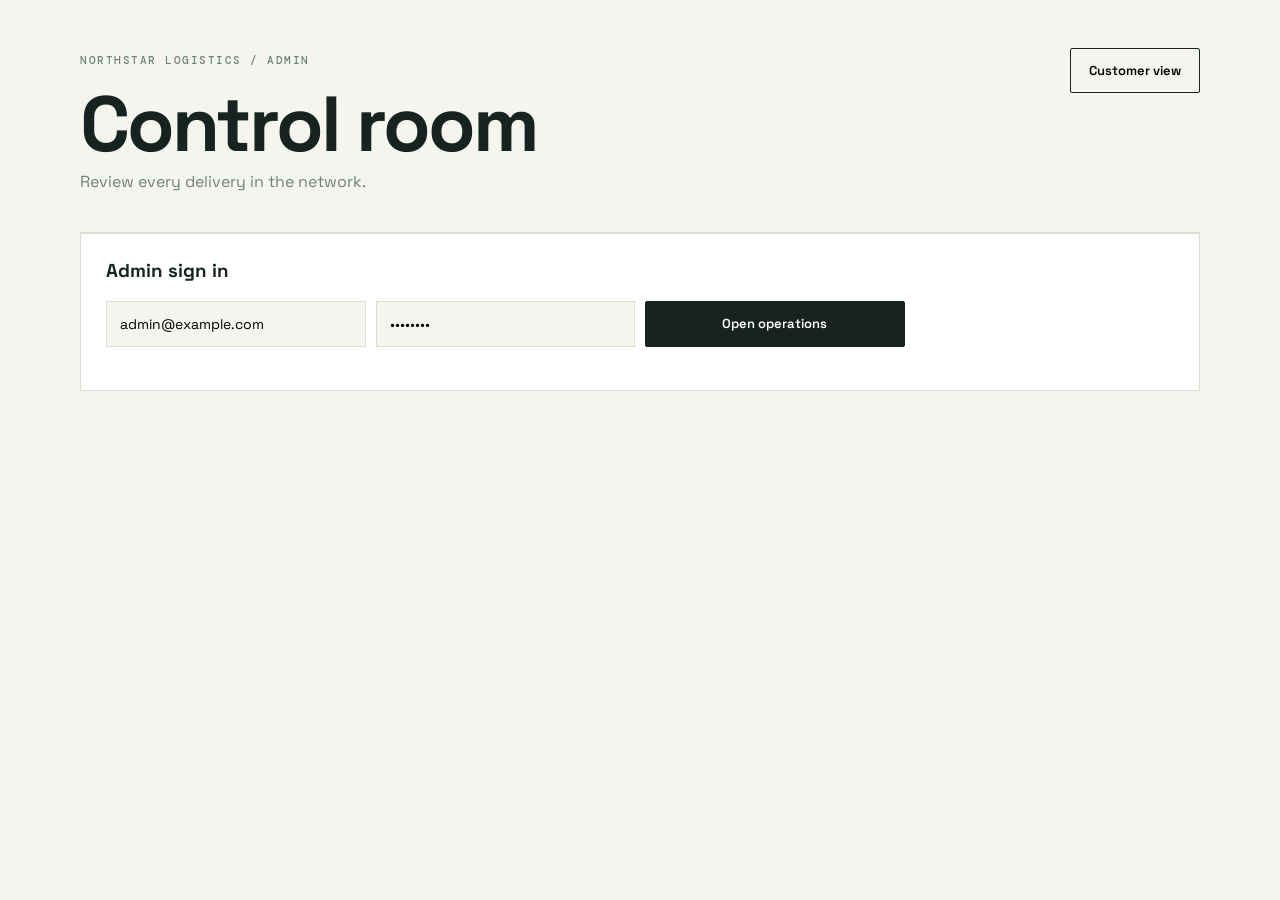
==== frontend/admin.html @ a4231c74 "Initial Last-Mile Delivery platform" ====
<!doctype html><html><head><meta charset="utf-8"><meta name="viewport" content="width=device-width,initial-scale=1"><title>Dispatch Admin</title><link rel="stylesheet" href="styles.css"></head><body><main><header><div><span class="eyebrow">NORTHSTAR LOGISTICS / ADMIN</span><h1>Control room</h1><p>Review every delivery in the network.</p></div><div><button onclick="location.href='/'">Customer view</button></div></header><section class="panel"><h3>Admin sign in</h3><div class="grid"><input id="email" value="admin@example.com"><input id="password" type="password" value="admin123"><button class="primary" onclick="adminLogin()">Open operations</button></div><output id="message"></output></section><section id="content" class="hidden"><div class="toolbar"><div><h2>All orders</h2><p>Use the API documentation for assignment, rates, zones, and overrides.</p></div></div><div id="orders" class="orders"></div></section></main><script src="config.js"></script><script>const API=(window.DELIVERY_API_URL||'http://localhost:8000').replace(/\/$/,'');let token='';async function adminLogin(){const r=await fetch(API+'/api/auth/login',{method:'POST',headers:{'Content-Type':'application/json'},body:JSON.stringify({email:email.value,password:password.value})});const d=await r.json();if(!r.ok){message.textContent=d.detail;return}token=d.access_token;content.classList.remove('hidden');load()}async function load(){const r=await fetch(API+'/api/orders',{headers:{Authorization:'Bearer '+token}});const d=await r.json();orders.innerHTML=d.map(o=>`<article class="order"><div class="order-id">#${String(o.id).padStart(4,'0')}</div><div class="route">${o.pickup_address} -> ${o.drop_address}<small>${o.order_type} / ${o.payment_type}</small></div><div class="agent">${o.agent||'Unassigned'}</div><div class="status">${o.status}</div><div class="price">Rs ${o.charge}</div></article>`).join('')||'<p>No orders yet.</p>'}</script></body></html>
---- frontend/styles.css ----
@import url('https://fonts.googleapis.com/css2?family=DM+Mono:wght@400;500&family=Space+Grotesk:wght@400;500;600;700&display=swap');:root{--ink:#172321;--muted:#71807b;--paper:#f4f5ef;--line:#d9ddd2;--orange:#ff754c}*{box-sizing:border-box}body{margin:0;background:var(--paper);color:var(--ink);font-family:'Space Grotesk',sans-serif}main{max-width:1180px;margin:auto;padding:48px 30px}header{display:flex;justify-content:space-between;align-items:flex-start;border-bottom:1px solid var(--line);padding-bottom:40px}.eyebrow,small{font:500 11px 'DM Mono',monospace;letter-spacing:1.5px;color:var(--muted)}h1{font-size:clamp(42px,7vw,78px);line-height:.95;letter-spacing:-3px;margin:18px 0 10px}h2{font-size:28px;margin:0}h3{margin-top:0}p{color:var(--muted);margin:0}button{border:1px solid var(--ink);background:transparent;padding:13px 18px;font:600 13px 'Space Grotesk';cursor:pointer;border-radius:2px}button:hover{background:var(--ink);color:white}.primary{background:var(--ink);color:white}.stats{display:grid;grid-template-columns:repeat(3,1fr);gap:1px;background:var(--line);margin:42px 0}.stats article{background:var(--paper);padding:26px}.stats strong{display:block;font-size:42px;margin:15px 0 4px}.stats span{color:var(--muted);font-size:13px}.good{color:#3f8725!important}.toolbar{display:flex;justify-content:space-between;align-items:center;margin:38px 0 20px}.panel{background:#fff;border:1px solid var(--line);padding:25px;margin-bottom:25px}.grid{display:grid;grid-template-columns:repeat(4,1fr);gap:10px;margin:18px 0}input,select{width:100%;padding:13px;border:1px solid var(--line);background:var(--paper);font:14px 'Space Grotesk'}.panel output{display:block;margin:18px 0 0;color:var(--orange);font-weight:600}.order{display:grid;grid-template-columns:72px 1.5fr 1fr 100px 130px;align-items:center;border-top:1px solid var(--line);padding:22px 0;gap:18px}.order:first-child{border-top:2px solid var(--ink)}.order-id{font:14px 'DM Mono';color:var(--muted)}.route{font-weight:600}.route small{display:block;margin-top:6px;font-family:'Space Grotesk';letter-spacing:0}.status{font:12px 'DM Mono';padding:7px 9px;background:#e3eadc;border-radius:20px;text-align:center}.price{text-align:right;font-weight:600}.hidden{display:none}@media(max-width:700px){main{padding:28px 18px}header{display:block}header button{margin-top:24px}.stats{grid-template-columns:1fr}.toolbar{align-items:flex-start;gap:15px;flex-direction:column}.grid{grid-template-columns:1fr 1fr}.order{grid-template-columns:45px 1fr 95px}.order .price{grid-column:2;text-align:left}.order .agent{display:none}h1{letter-spacing:-2px}}
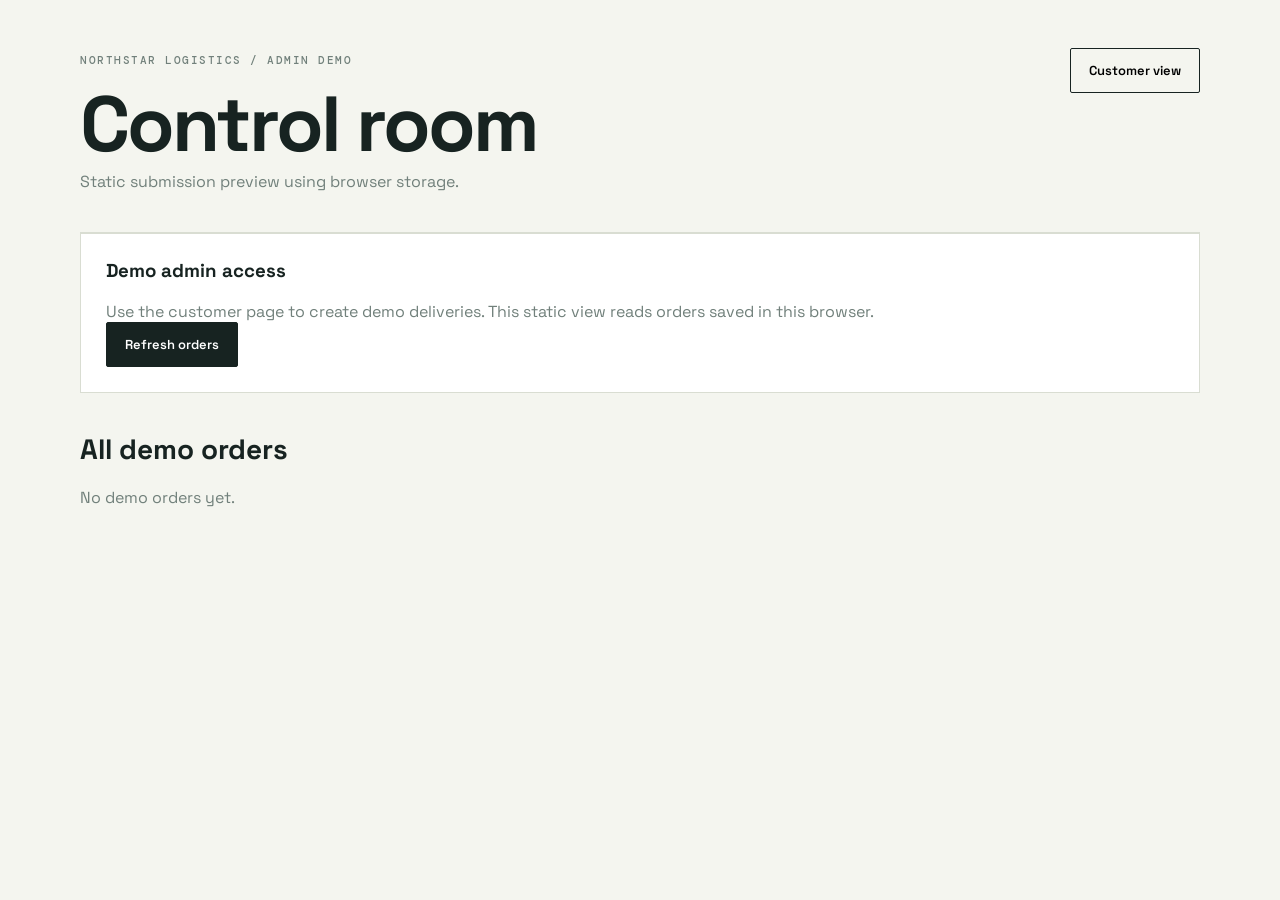
==== commit e1b783ce: "Prepare static demo for submission" ====
--- a/frontend/admin.html
+++ b/frontend/admin.html
@@ -1 +1 @@
-<!doctype html><html><head><meta charset="utf-8"><meta name="viewport" content="width=device-width,initial-scale=1"><title>Dispatch Admin</title><link rel="stylesheet" href="styles.css"></head><body><main><header><div><span class="eyebrow">NORTHSTAR LOGISTICS / ADMIN</span><h1>Control room</h1><p>Review every delivery in the network.</p></div><div><button onclick="location.href='/'">Customer view</button></div></header><section class="panel"><h3>Admin sign in</h3><div class="grid"><input id="email" value="admin@example.com"><input id="password" type="password" value="admin123"><button class="primary" onclick="adminLogin()">Open operations</button></div><output id="message"></output></section><section id="content" class="hidden"><div class="toolbar"><div><h2>All orders</h2><p>Use the API documentation for assignment, rates, zones, and overrides.</p></div></div><div id="orders" class="orders"></div></section></main><script src="config.js"></script><script>const API=(window.DELIVERY_API_URL||'http://localhost:8000').replace(/\/$/,'');let token='';async function adminLogin(){const r=await fetch(API+'/api/auth/login',{method:'POST',headers:{'Content-Type':'application/json'},body:JSON.stringify({email:email.value,password:password.value})});const d=await r.json();if(!r.ok){message.textContent=d.detail;return}token=d.access_token;content.classList.remove('hidden');load()}async function load(){const r=await fetch(API+'/api/orders',{headers:{Authorization:'Bearer '+token}});const d=await r.json();orders.innerHTML=d.map(o=>`<article class="order"><div class="order-id">#${String(o.id).padStart(4,'0')}</div><div class="route">${o.pickup_address} -> ${o.drop_address}<small>${o.order_type} / ${o.payment_type}</small></div><div class="agent">${o.agent||'Unassigned'}</div><div class="status">${o.status}</div><div class="price">Rs ${o.charge}</div></article>`).join('')||'<p>No orders yet.</p>'}</script></body></html>+<!doctype html><html><head><meta charset="utf-8"><meta name="viewport" content="width=device-width,initial-scale=1"><title>Dispatch Admin Demo</title><link rel="stylesheet" href="styles.css"></head><body><main><header><div><span class="eyebrow">NORTHSTAR LOGISTICS / ADMIN DEMO</span><h1>Control room</h1><p>Static submission preview using browser storage.</p></div><div><button onclick="location.href='/'">Customer view</button></div></header><section class="panel"><h3>Demo admin access</h3><p>Use the customer page to create demo deliveries. This static view reads orders saved in this browser.</p><button class="primary" onclick="loadOrders()">Refresh orders</button></section><section><div class="toolbar"><div><h2>All demo orders</h2></div></div><div id="orders" class="orders"></div></section></main><script>function loadOrders(){const orders=JSON.parse(localStorage.getItem('last_mile_demo_orders')||'[]');document.querySelector('#orders').innerHTML=orders.length?orders.map(o=>`<article class="order"><div class="order-id">#${String(o.id).slice(-4)}</div><div class="route">${o.pickup} -> ${o.drop}<small>${o.orderType} / ${o.paymentType}</small></div><div class="agent">Demo assignment</div><div class="status">${o.status}</div><div class="price">Rs ${o.charge}</div></article>`).join(''):'<p>No demo orders yet.</p>'}loadOrders();</script></body></html>
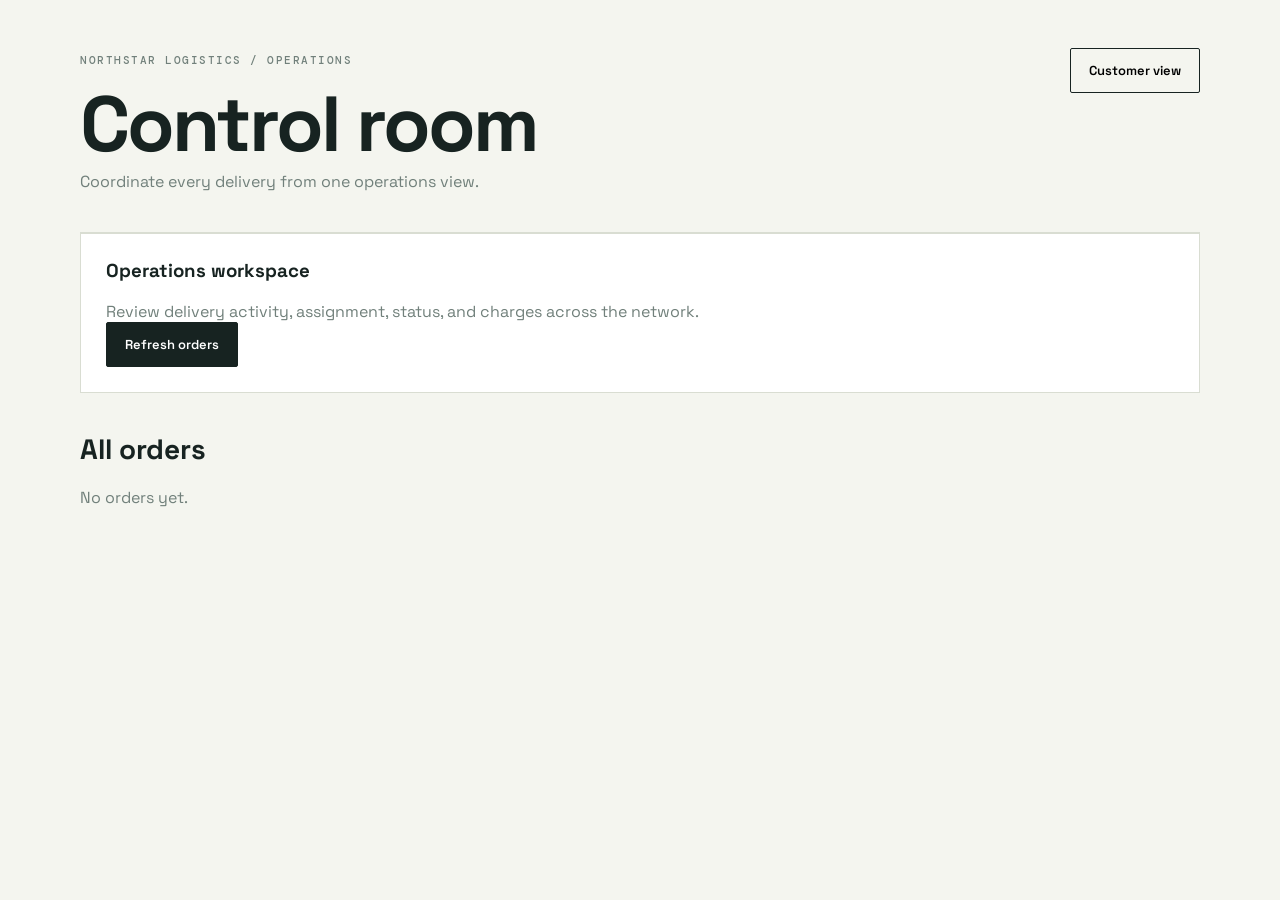
==== commit 9c4a1969: "Polish submission presentation" ====
--- a/frontend/admin.html
+++ b/frontend/admin.html
@@ -1 +1 @@
-<!doctype html><html><head><meta charset="utf-8"><meta name="viewport" content="width=device-width,initial-scale=1"><title>Dispatch Admin Demo</title><link rel="stylesheet" href="styles.css"></head><body><main><header><div><span class="eyebrow">NORTHSTAR LOGISTICS / ADMIN DEMO</span><h1>Control room</h1><p>Static submission preview using browser storage.</p></div><div><button onclick="location.href='/'">Customer view</button></div></header><section class="panel"><h3>Demo admin access</h3><p>Use the customer page to create demo deliveries. This static view reads orders saved in this browser.</p><button class="primary" onclick="loadOrders()">Refresh orders</button></section><section><div class="toolbar"><div><h2>All demo orders</h2></div></div><div id="orders" class="orders"></div></section></main><script>function loadOrders(){const orders=JSON.parse(localStorage.getItem('last_mile_demo_orders')||'[]');document.querySelector('#orders').innerHTML=orders.length?orders.map(o=>`<article class="order"><div class="order-id">#${String(o.id).slice(-4)}</div><div class="route">${o.pickup} -> ${o.drop}<small>${o.orderType} / ${o.paymentType}</small></div><div class="agent">Demo assignment</div><div class="status">${o.status}</div><div class="price">Rs ${o.charge}</div></article>`).join(''):'<p>No demo orders yet.</p>'}loadOrders();</script></body></html>+<!doctype html><html><head><meta charset="utf-8"><meta name="viewport" content="width=device-width,initial-scale=1"><title>Dispatch Operations</title><link rel="stylesheet" href="styles.css"></head><body><main><header><div><span class="eyebrow">NORTHSTAR LOGISTICS / OPERATIONS</span><h1>Control room</h1><p>Coordinate every delivery from one operations view.</p></div><div><button onclick="location.href='/'">Customer view</button></div></header><section class="panel"><h3>Operations workspace</h3><p>Review delivery activity, assignment, status, and charges across the network.</p><button class="primary" onclick="loadOrders()">Refresh orders</button></section><section><div class="toolbar"><div><h2>All orders</h2></div></div><div id="orders" class="orders"></div></section></main><script>function loadOrders(){const orders=JSON.parse(localStorage.getItem('last_mile_demo_orders')||'[]');document.querySelector('#orders').innerHTML=orders.length?orders.map(o=>`<article class="order"><div class="order-id">#${String(o.id).slice(-4)}</div><div class="route">${o.pickup} -> ${o.drop}<small>${o.orderType} / ${o.paymentType}</small></div><div class="agent">Assigned agent</div><div class="status">${o.status}</div><div class="price">Rs ${o.charge}</div></article>`).join(''):'<p>No orders yet.</p>'}loadOrders();</script></body></html>
